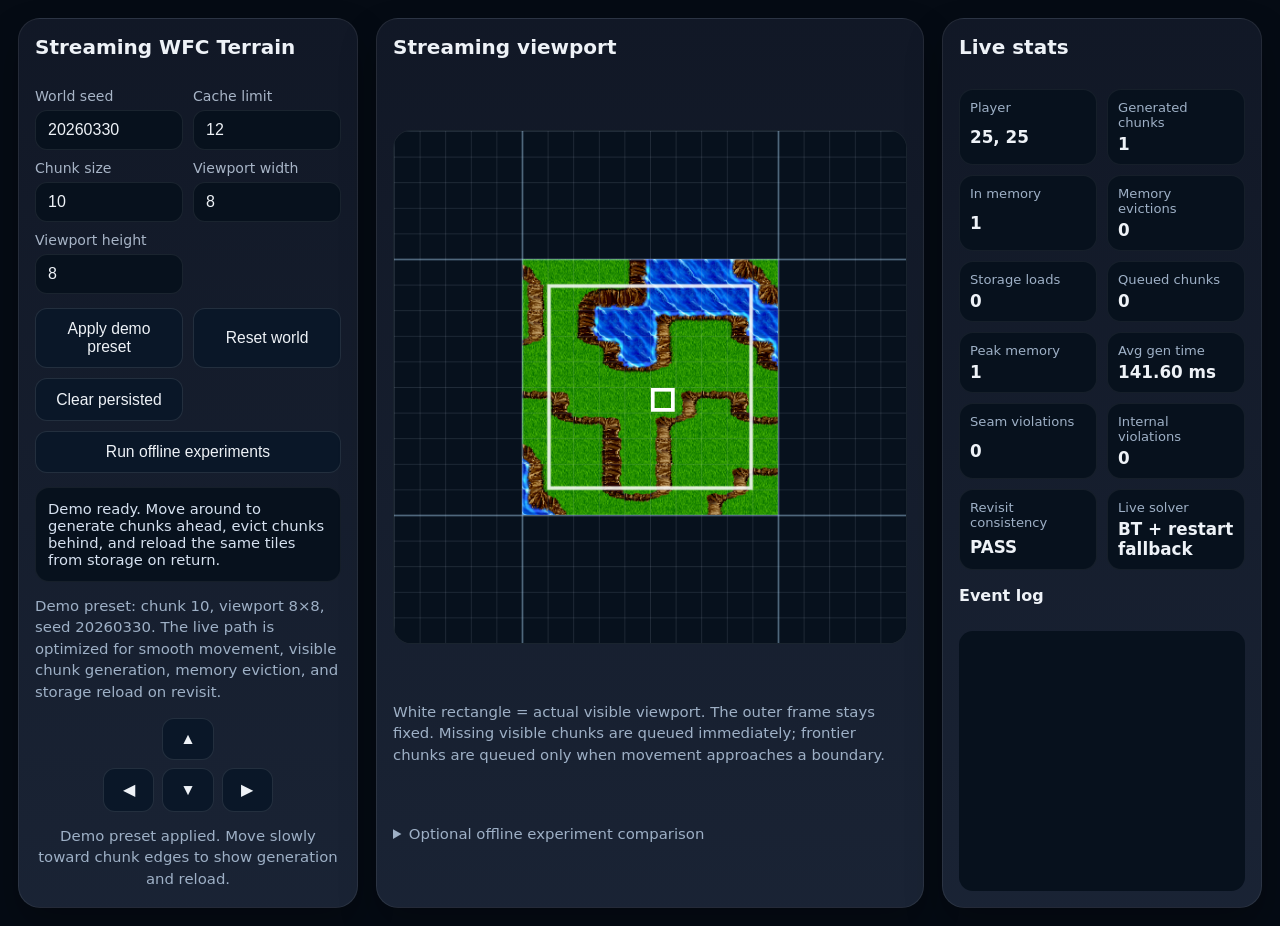
==== index.html @ 0929d9d8 "init" ====
<!DOCTYPE html>
<html>
<head>
  <meta charset="UTF-8" />
  <title>Streaming WFC Terrain</title>
  <style>
    :root { color-scheme: dark; }
    * { box-sizing: border-box; }
    body { margin: 0; font-family: Inter, system-ui, sans-serif; background: #050b14; color: #eef2f7; }
    .layout { display: grid; grid-template-columns: minmax(280px, 340px) minmax(0, 1fr) minmax(260px, 320px); gap: 18px; padding: 18px; max-width: 1800px; margin: 0 auto; }
    .card { background: linear-gradient(180deg, rgba(18,25,39,.95), rgba(27,37,54,.95)); border: 1px solid rgba(255,255,255,.08); border-radius: 22px; padding: 16px; box-shadow: 0 18px 36px rgba(0,0,0,.25); min-width: 0; }
    h1, h2, h3, p { margin: 0; }
    h1 { font-size: 1.25rem; margin-bottom: 14px; }
    h2 { font-size: 1rem; margin-bottom: 10px; }
    .controls { display: grid; gap: 14px; }
    .grid2 { display: grid; grid-template-columns: 1fr 1fr; gap: 10px; }
    label { font-size: .88rem; color: #a8b5c7; display: grid; gap: 6px; min-width: 0; }
    input { background: #07111d; border: 1px solid rgba(255,255,255,.08); color: #eef2f7; border-radius: 12px; padding: 10px 12px; font-size: 1rem; width: 100%; min-width: 0; }
    button { background: #0a1728; color: #eef2f7; border: 1px solid rgba(255,255,255,.1); border-radius: 12px; padding: 11px 12px; font-size: .98rem; cursor: pointer; }
    button:hover { background: #12233a; }
    button:disabled { opacity: .5; cursor: not-allowed; }
    .button-grid { display: grid; grid-template-columns: 1fr 1fr; gap: 10px; }
    .button-grid .wide { grid-column: 1 / -1; }
    .muted { color: #9eb0c6; line-height: 1.45; font-size: .93rem; }
    .status-box { background: #07111d; border: 1px solid rgba(255,255,255,.06); border-radius: 14px; padding: 12px; color: #d6e1f0; font-size: .92rem; }
    .viewport-wrap { display: grid; gap: 12px; min-width: 0; }
    #viewportCanvas { width: 100%; height: auto; max-width: 100%; background: #07111d; border-radius: 18px; border: 1px solid rgba(255,255,255,.08); display:block; }
    .stat-grid { display: grid; grid-template-columns: 1fr 1fr; gap: 10px; }
    .stat-grid > div { background: #07111d; border: 1px solid rgba(255,255,255,.06); border-radius: 14px; padding: 10px; display: grid; gap: 4px; min-width:0; }
    .stat-grid span { color: #9eb0c6; font-size: .82rem; }
    .stat-grid strong { font-size: 1.05rem; overflow-wrap:anywhere; }
    .event-log { background: #07111d; border-radius: 14px; padding: 12px; height: 260px; overflow: auto; display: grid; gap: 8px; font-size: .88rem; color: #d6e1f0; overflow-wrap:anywhere; }
    table { width: 100%; border-collapse: collapse; font-size: .88rem; display:block; overflow:auto; }
    thead, tbody { width:100%; }
    th, td { padding: 9px 8px; border-bottom: 1px solid rgba(255,255,255,.08); text-align: left; white-space: nowrap; }
    .moves { display: grid; grid-template-columns: repeat(3, 1fr); gap: 8px; width: 170px; margin: 0 auto; }
    .moves button:nth-child(1) { grid-column: 2; }
    .moves button:nth-child(2) { grid-column: 1; }
    .moves button:nth-child(3) { grid-column: 2; }
    .moves button:nth-child(4) { grid-column: 3; grid-row: 2; }
    @media (max-width: 1200px) { .layout { grid-template-columns: 1fr; } }
  </style>
</head>
<body>
  <div class="layout">
    <div class="card controls">
      <h1>Streaming WFC Terrain</h1>
      <div class="grid2">
        <label>World seed <input id="worldSeed" type="number" value="20260330" /></label>
        <label>Cache limit <input id="cacheLimit" type="number" value="20" /></label>
        <label>Chunk size <input id="chunkSize" type="number" value="10" /></label>
        <label>Viewport width <input id="viewportWidth" type="number" value="8" /></label>
        <label>Viewport height <input id="viewportHeight" type="number" value="8" /></label>
      </div>
      <div class="button-grid">
        <button id="applyDemoPreset">Apply demo preset</button>
        <button id="resetWorld">Reset world</button>
        <button id="clearStorage">Clear persisted</button>
        <button id="runExperiment" class="wide">Run offline experiments</button>
      </div>
      <div class="status-box" id="progressText">Ready.</div>
      <p class="muted">Demo preset: chunk 10, viewport 8×8, seed 20260330. The live path is optimized for smooth movement, visible chunk generation, memory eviction, and storage reload on revisit.</p>
      <div class="moves">
        <button id="moveUp">▲</button>
        <button id="moveLeft">◀</button>
        <button id="moveDown">▼</button>
        <button id="moveRight">▶</button>
      </div>
      <p class="muted" id="moveHint" style="text-align:center">WASD / Arrow keys also work.</p>
    </div>

    <div class="card viewport-wrap">
      <h1>Streaming viewport</h1>
      <canvas id="viewportCanvas"></canvas>
      <p class="muted">White rectangle = actual visible viewport. The outer frame stays fixed. Missing visible chunks are queued immediately; frontier chunks are queued only when movement approaches a boundary.</p>
      <details>
        <summary class="muted" style="cursor:pointer;">Optional offline experiment comparison</summary>
        <table style="margin-top:12px;">
          <thead>
            <tr><th>Grid</th><th>Runs</th><th>Backtrack success</th><th>Backtrack avg time</th><th>Backtrack avg attempts</th><th>Backtrack avg backtracks</th><th>Restart success</th><th>Restart avg time</th><th>Restart avg attempts</th></tr>
          </thead>
          <tbody id="batchBody"><tr><td colspan="9">Run the offline experiment to populate this table.</td></tr></tbody>
        </table>
      </details>
    </div>

    <div class="card" style="display:grid; gap:16px; align-content:start; min-width:0;">
      <h1>Live stats</h1>
      <div id="statsPanel"></div>
      <h2>Event log</h2>
      <div id="eventLog" class="event-log"></div>
    </div>
  </div>
  <script type="module" src="./app.js"></script>
</body>
</html>
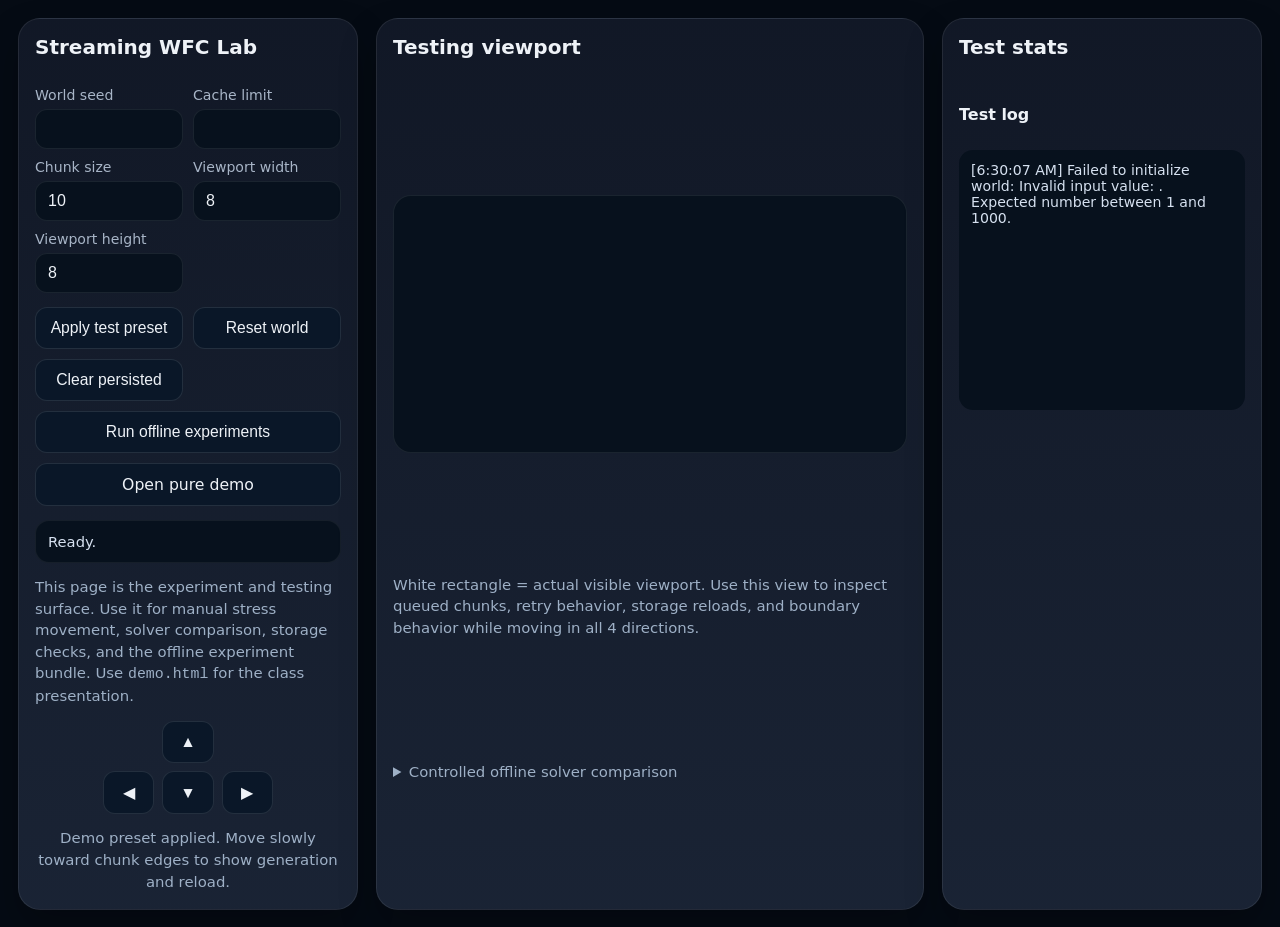
==== commit 5346f966: "Finalize streaming WFC submission materials" ====
--- a/index.html
+++ b/index.html
@@ -2,7 +2,7 @@
 <html>
 <head>
   <meta charset="UTF-8" />
-  <title>Streaming WFC Terrain</title>
+  <title>Streaming WFC Lab</title>
   <style>
     :root { color-scheme: dark; }
     * { box-sizing: border-box; }
@@ -16,8 +16,8 @@
     .grid2 { display: grid; grid-template-columns: 1fr 1fr; gap: 10px; }
     label { font-size: .88rem; color: #a8b5c7; display: grid; gap: 6px; min-width: 0; }
     input { background: #07111d; border: 1px solid rgba(255,255,255,.08); color: #eef2f7; border-radius: 12px; padding: 10px 12px; font-size: 1rem; width: 100%; min-width: 0; }
-    button { background: #0a1728; color: #eef2f7; border: 1px solid rgba(255,255,255,.1); border-radius: 12px; padding: 11px 12px; font-size: .98rem; cursor: pointer; }
-    button:hover { background: #12233a; }
+    button, .button-link { background: #0a1728; color: #eef2f7; border: 1px solid rgba(255,255,255,.1); border-radius: 12px; padding: 11px 12px; font-size: .98rem; cursor: pointer; text-decoration: none; text-align: center; display: inline-block; }
+    button:hover, .button-link:hover { background: #12233a; }
     button:disabled { opacity: .5; cursor: not-allowed; }
     .button-grid { display: grid; grid-template-columns: 1fr 1fr; gap: 10px; }
     .button-grid .wide { grid-column: 1 / -1; }
@@ -44,22 +44,23 @@
 <body>
   <div class="layout">
     <div class="card controls">
-      <h1>Streaming WFC Terrain</h1>
+      <h1>Streaming WFC Lab</h1>
       <div class="grid2">
         <label>World seed <input id="worldSeed" type="number" value="20260330" /></label>
-        <label>Cache limit <input id="cacheLimit" type="number" value="20" /></label>
+        <label>Cache limit <input id="cacheLimit" type="number" value="12" /></label>
         <label>Chunk size <input id="chunkSize" type="number" value="10" /></label>
         <label>Viewport width <input id="viewportWidth" type="number" value="8" /></label>
         <label>Viewport height <input id="viewportHeight" type="number" value="8" /></label>
       </div>
       <div class="button-grid">
-        <button id="applyDemoPreset">Apply demo preset</button>
+        <button id="applyDemoPreset">Apply test preset</button>
         <button id="resetWorld">Reset world</button>
         <button id="clearStorage">Clear persisted</button>
         <button id="runExperiment" class="wide">Run offline experiments</button>
+        <a class="button-link wide" href="./demo.html">Open pure demo</a>
       </div>
       <div class="status-box" id="progressText">Ready.</div>
-      <p class="muted">Demo preset: chunk 10, viewport 8×8, seed 20260330. The live path is optimized for smooth movement, visible chunk generation, memory eviction, and storage reload on revisit.</p>
+      <p class="muted">This page is the experiment and testing surface. Use it for manual stress movement, solver comparison, storage checks, and the offline experiment bundle. Use <code>demo.html</code> for the class presentation.</p>
       <div class="moves">
         <button id="moveUp">▲</button>
         <button id="moveLeft">◀</button>
@@ -70,11 +71,11 @@
     </div>
 
     <div class="card viewport-wrap">
-      <h1>Streaming viewport</h1>
+      <h1>Testing viewport</h1>
       <canvas id="viewportCanvas"></canvas>
-      <p class="muted">White rectangle = actual visible viewport. The outer frame stays fixed. Missing visible chunks are queued immediately; frontier chunks are queued only when movement approaches a boundary.</p>
+      <p class="muted">White rectangle = actual visible viewport. Use this view to inspect queued chunks, retry behavior, storage reloads, and boundary behavior while moving in all 4 directions.</p>
       <details>
-        <summary class="muted" style="cursor:pointer;">Optional offline experiment comparison</summary>
+        <summary class="muted" style="cursor:pointer;">Controlled offline solver comparison</summary>
         <table style="margin-top:12px;">
           <thead>
             <tr><th>Grid</th><th>Runs</th><th>Backtrack success</th><th>Backtrack avg time</th><th>Backtrack avg attempts</th><th>Backtrack avg backtracks</th><th>Restart success</th><th>Restart avg time</th><th>Restart avg attempts</th></tr>
@@ -85,9 +86,9 @@
     </div>
 
     <div class="card" style="display:grid; gap:16px; align-content:start; min-width:0;">
-      <h1>Live stats</h1>
+      <h1>Test stats</h1>
       <div id="statsPanel"></div>
-      <h2>Event log</h2>
+      <h2>Test log</h2>
       <div id="eventLog" class="event-log"></div>
     </div>
   </div>
